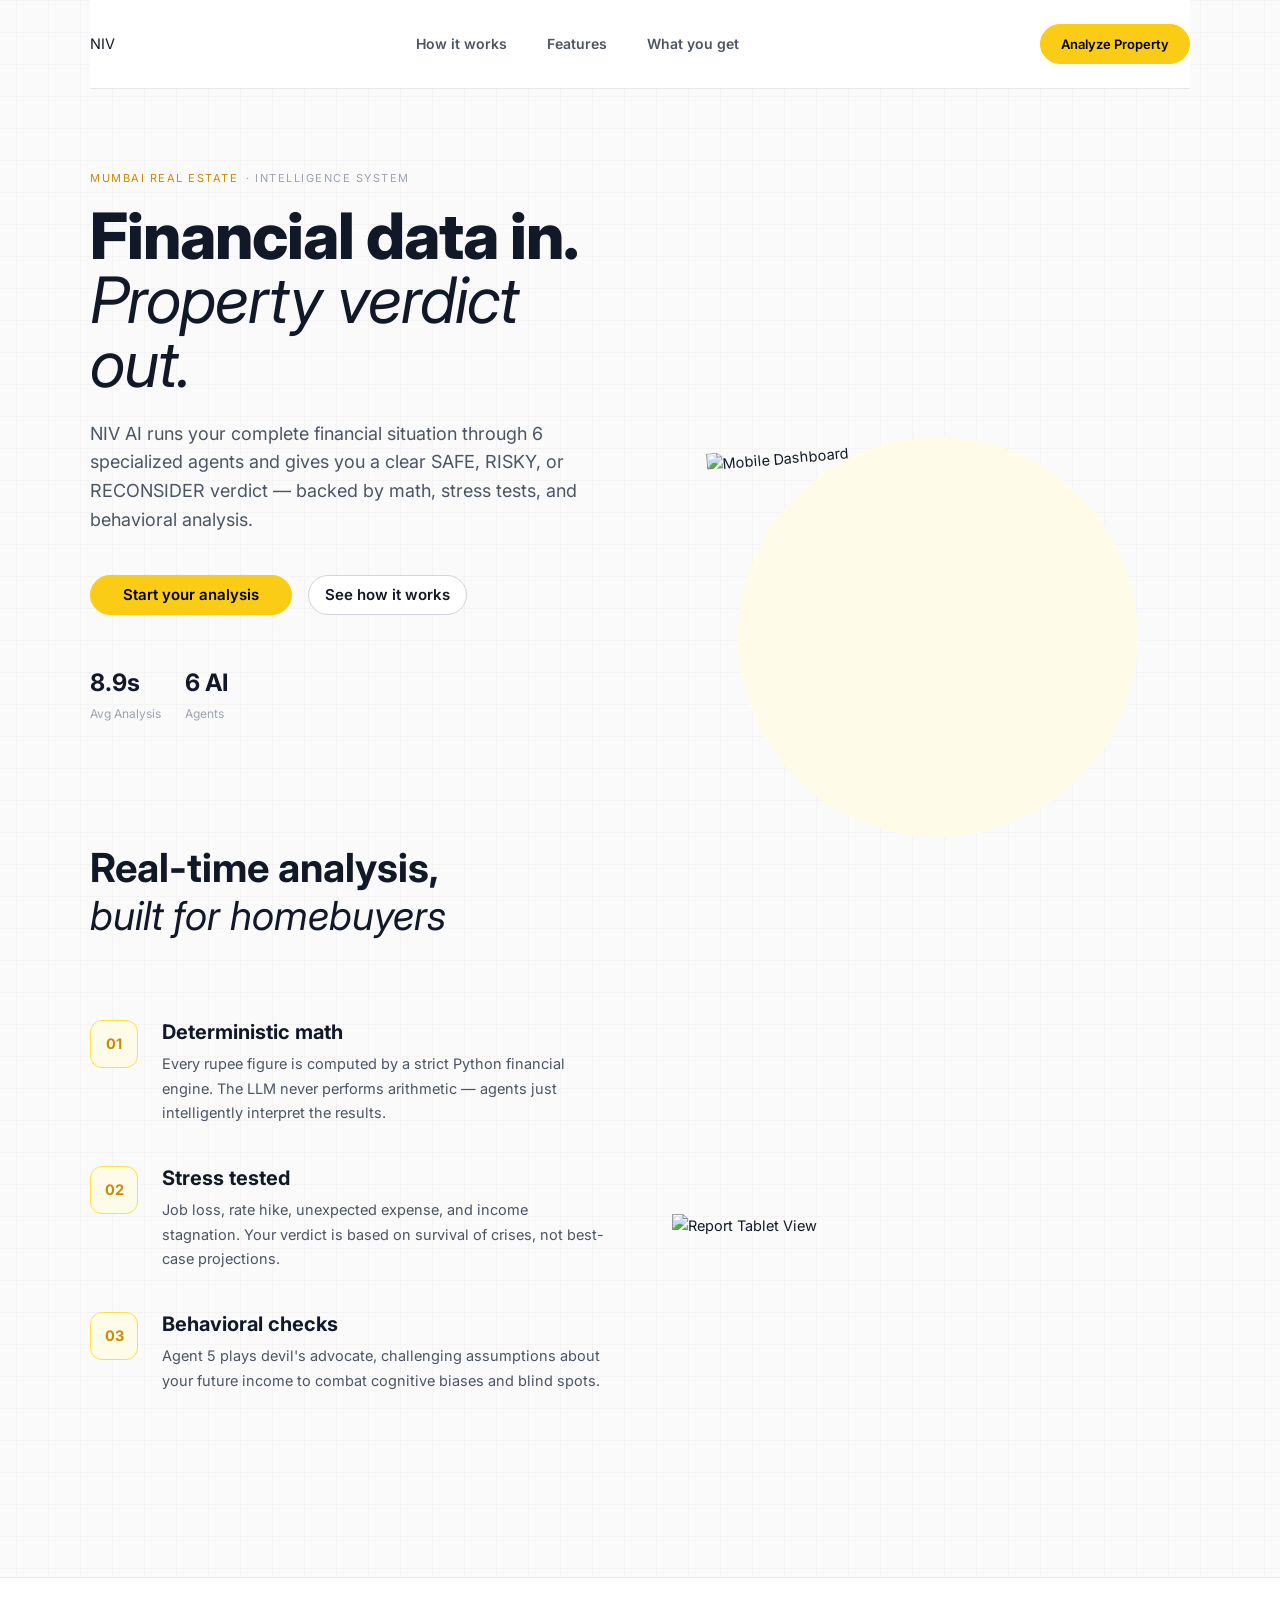
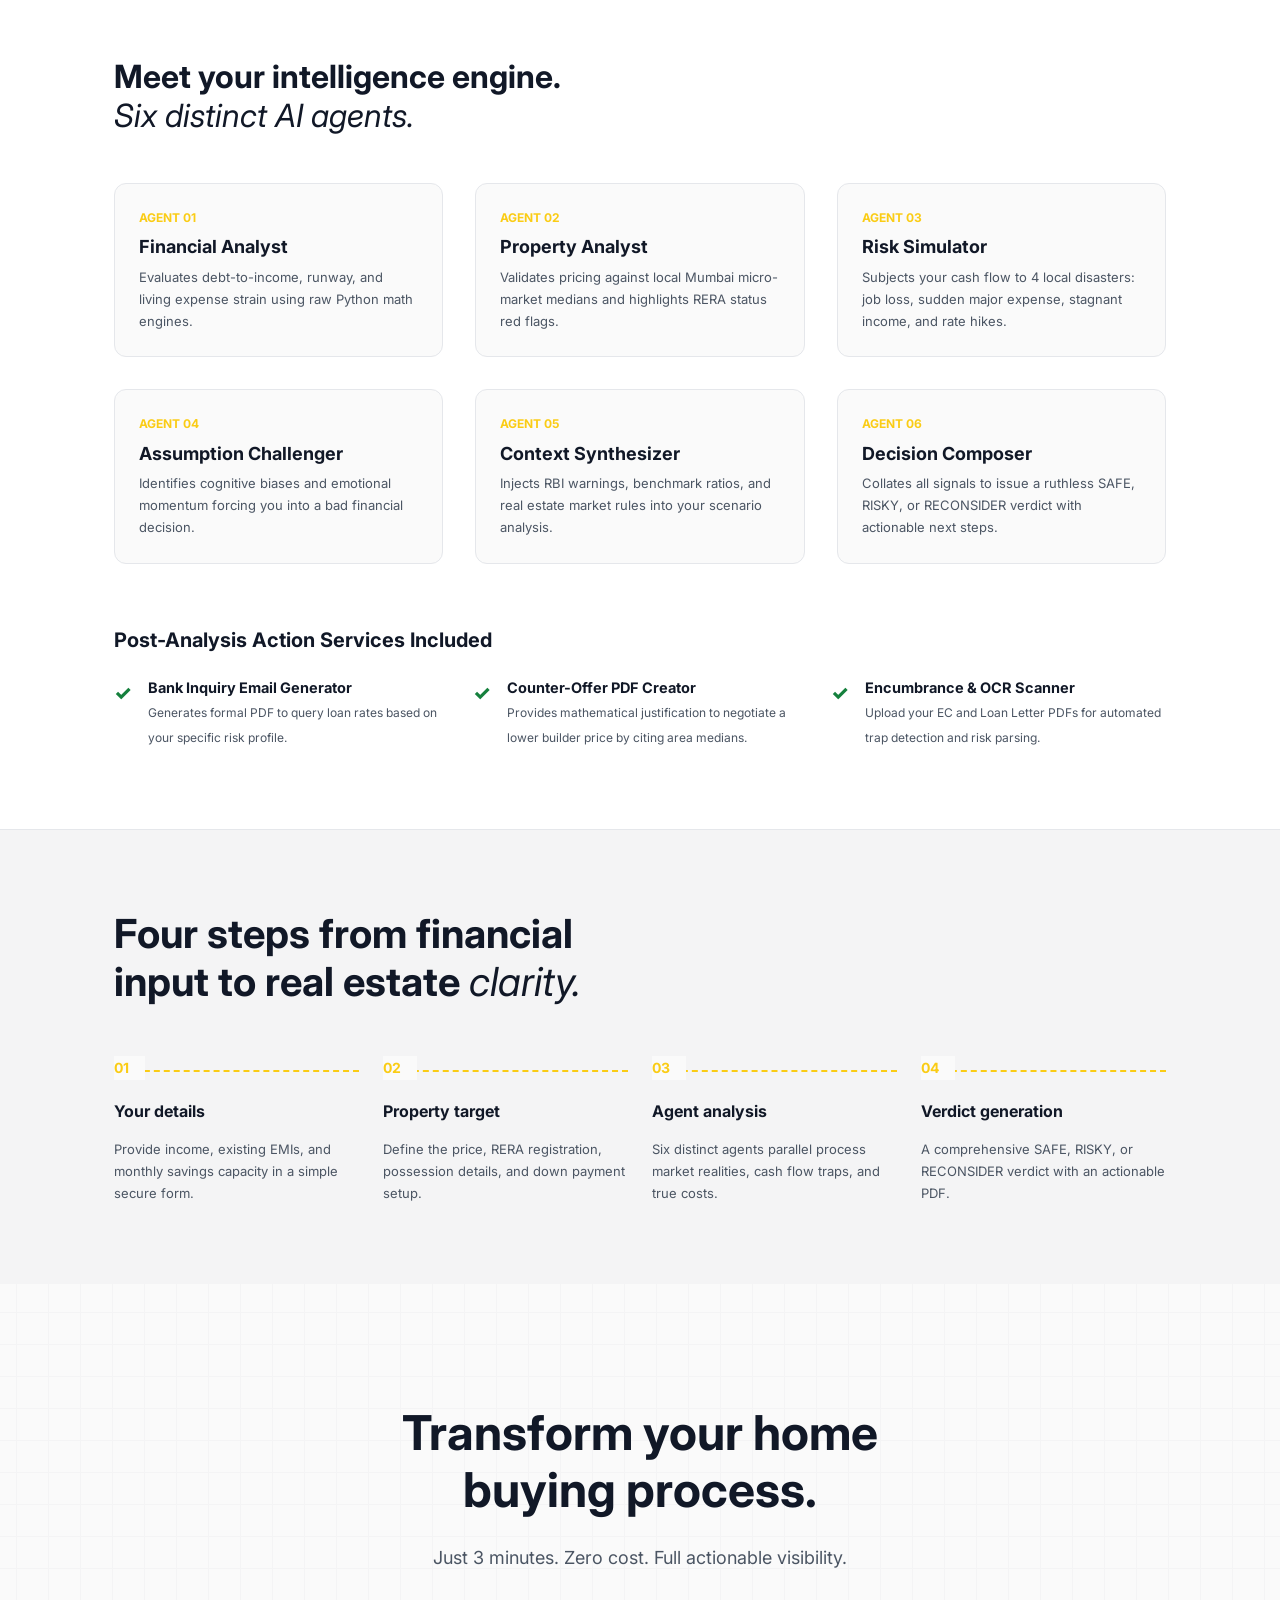
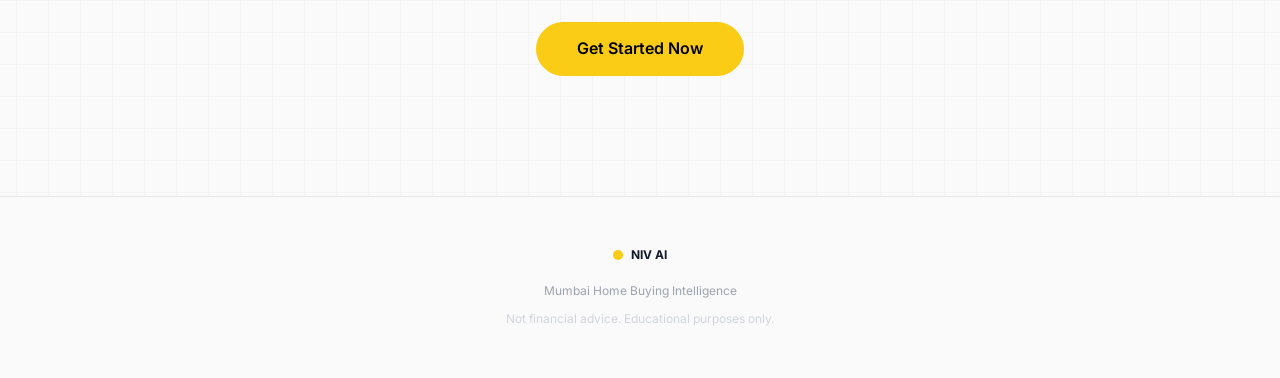
==== frontend/landing.html @ c8df66f2 "feat: implement rental yield estimation engine and expand backend document parsing and integration s" ====
<!DOCTYPE html>
<html lang="en">
<head>
  <meta charset="UTF-8">
  <meta name="viewport" content="width=device-width, initial-scale=1.0">
  <title>NIV AI — Home Buying Decision Engine</title>
  <link rel="stylesheet" href="style.css">
</head>
<body>

  <!-- SECTION 0 — NAV -->
  <nav class="landing-nav container">
    <div class="nav-logo">NIV <em></em></div>
    <div class="nav-links">
      <a href="#how-it-works">How it works</a>
      <a href="#features">Features</a>
      <a href="#what-you-get">What you get</a>
    </div>
    <div>
      <a href="/" class="btn-primary" style="min-height: 40px; padding: 0 20px; font-size: 13px;">Analyze Property</a>
    </div>
  </nav>

  <!-- SECTION 1 — HERO -->
  <section class="landing-section container" style="padding-top: 80px;">
    <div class="feature-row" style="margin-bottom: 0;">
      <div>
        <div class="section-label"><span>MUMBAI REAL ESTATE</span> &middot; INTELLIGENCE SYSTEM</div>
        <h1 class="landing-h1">
          Financial data in.<br><em>Property verdict out.</em>
        </h1>
        <p class="landing-sub">
          NIV AI runs your complete financial situation through 6 specialized agents and gives you a clear SAFE, RISKY, or RECONSIDER verdict — backed by math, stress tests, and behavioral analysis.
        </p>
        
        <div style="display: flex; gap: 16px; align-items: center;">
          <a href="/" class="btn-primary" style="font-size: 15px; padding: 0 32px;">Start your analysis</a>
          <a href="#features" class="btn-ghost" style="font-size: 15px;">See how it works</a>
        </div>

        <div style="display: flex; gap: 24px; margin-top: 48px; flex-wrap: wrap;">
          <div style="display: flex; flex-direction: column;">
            <span class="fw-bold" style="font-size: 24px;">8.9s</span>
            <span style="font-size: 12px; color: var(--text-muted);">Avg Analysis</span>
          </div>
          <div style="display: flex; flex-direction: column;">
            <span class="fw-bold" style="font-size: 24px;">6 AI</span>
            <span style="font-size: 12px; color: var(--text-muted);">Agents</span>
          </div>
        </div>
      </div>
      <div style="position: relative;">
        <!-- Clean background circular accent -->
        <div style="position: absolute; top: 10%; right: 10%; width: 400px; height: 400px; background: var(--accent-dim); border-radius: 50%; z-index: -1;"></div>
        <!-- Using the newly generated image served locally -->
        <img src="/static/hero_img.png" alt="Mobile Dashboard" style="width: 100%; max-width: 450px; display: block; margin: 0 auto; transform: rotate(-5deg); drop-shadow: 0 30px 40px rgba(0,0,0,0.1);">
      </div>
    </div>
  </section>

  <!-- SECTION 2 — REAL TIME CAPTURE -->
  <section id="features" class="landing-section container" style="padding-top: 40px;">
    <h2 style="font-size: 40px; margin-bottom: 80px;">Real-time analysis,<br><em>built for homebuyers</em></h2>
    
    <div class="feature-row">
      <div>
        <div class="feature-list-item">
          <div class="feature-icon-box">01</div>
          <div>
            <h3 style="font-size: 20px; margin-bottom: 8px;">Deterministic math</h3>
            <p style="color: var(--text-dim);">Every rupee figure is computed by a strict Python financial engine. The LLM never performs arithmetic — agents just intelligently interpret the results.</p>
          </div>
        </div>
        <div class="feature-list-item">
          <div class="feature-icon-box">02</div>
          <div>
            <h3 style="font-size: 20px; margin-bottom: 8px;">Stress tested</h3>
            <p style="color: var(--text-dim);">Job loss, rate hike, unexpected expense, and income stagnation. Your verdict is based on survival of crises, not best-case projections.</p>
          </div>
        </div>
        <div class="feature-list-item">
          <div class="feature-icon-box">03</div>
          <div>
            <h3 style="font-size: 20px; margin-bottom: 8px;">Behavioral checks</h3>
            <p style="color: var(--text-dim);">Agent 5 plays devil's advocate, challenging assumptions about your future income to combat cognitive biases and blind spots.</p>
          </div>
        </div>
      </div>
      <div>
        <img src="/static/tablet_img.png" alt="Report Tablet View" style="width: 100%; max-width: 550px; display: block; margin: 0 auto; drop-shadow: 0 20px 30px rgba(0,0,0,0.08);">
      </div>
    </div>
  </section>

  
  <!-- SECTION 2.5 — AGENT TEAM -->
  <section class="landing-section" style="background: var(--surface); padding: 80px 0; border-top: 1px solid var(--border); border-bottom: 1px solid var(--border);">
    <div class="container">
      <h2 style="font-size: 32px; margin-bottom: 48px;">Meet your intelligence engine.<br><em>Six distinct AI agents.</em></h2>
      
      <div style="display: grid; grid-template-columns: repeat(auto-fit, minmax(300px, 1fr)); gap: 32px;">
        <div style="padding: 24px; border: 1px solid var(--border); border-radius: var(--radius-lg); background: var(--bg);">
            <div style="font-family: var(--font-mono); font-size: 12px; font-weight: 700; color: var(--accent); margin-bottom: 8px;">AGENT 01</div>
            <h4 style="font-size: 18px; margin-bottom: 8px;">Financial Analyst</h4>
            <p style="font-size: 13px; color: var(--text-dim);">Evaluates debt-to-income, runway, and living expense strain using raw Python math engines.</p>
        </div>
        <div style="padding: 24px; border: 1px solid var(--border); border-radius: var(--radius-lg); background: var(--bg);">
            <div style="font-family: var(--font-mono); font-size: 12px; font-weight: 700; color: var(--accent); margin-bottom: 8px;">AGENT 02</div>
            <h4 style="font-size: 18px; margin-bottom: 8px;">Property Analyst</h4>
            <p style="font-size: 13px; color: var(--text-dim);">Validates pricing against local Mumbai micro-market medians and highlights RERA status red flags.</p>
        </div>
        <div style="padding: 24px; border: 1px solid var(--border); border-radius: var(--radius-lg); background: var(--bg);">
            <div style="font-family: var(--font-mono); font-size: 12px; font-weight: 700; color: var(--accent); margin-bottom: 8px;">AGENT 03</div>
            <h4 style="font-size: 18px; margin-bottom: 8px;">Risk Simulator</h4>
            <p style="font-size: 13px; color: var(--text-dim);">Subjects your cash flow to 4 local disasters: job loss, sudden major expense, stagnant income, and rate hikes.</p>
        </div>
        <div style="padding: 24px; border: 1px solid var(--border); border-radius: var(--radius-lg); background: var(--bg);">
            <div style="font-family: var(--font-mono); font-size: 12px; font-weight: 700; color: var(--accent); margin-bottom: 8px;">AGENT 04</div>
            <h4 style="font-size: 18px; margin-bottom: 8px;">Assumption Challenger</h4>
            <p style="font-size: 13px; color: var(--text-dim);">Identifies cognitive biases and emotional momentum forcing you into a bad financial decision.</p>
        </div>
        <div style="padding: 24px; border: 1px solid var(--border); border-radius: var(--radius-lg); background: var(--bg);">
            <div style="font-family: var(--font-mono); font-size: 12px; font-weight: 700; color: var(--accent); margin-bottom: 8px;">AGENT 05</div>
            <h4 style="font-size: 18px; margin-bottom: 8px;">Context Synthesizer</h4>
            <p style="font-size: 13px; color: var(--text-dim);">Injects RBI warnings, benchmark ratios, and real estate market rules into your scenario analysis.</p>
        </div>
        <div style="padding: 24px; border: 1px solid var(--border); border-radius: var(--radius-lg); background: var(--bg);">
            <div style="font-family: var(--font-mono); font-size: 12px; font-weight: 700; color: var(--accent); margin-bottom: 8px;">AGENT 06</div>
            <h4 style="font-size: 18px; margin-bottom: 8px;">Decision Composer</h4>
            <p style="font-size: 13px; color: var(--text-dim);">Collates all signals to issue a ruthless SAFE, RISKY, or RECONSIDER verdict with actionable next steps.</p>
        </div>
      </div>

      <div style="margin-top: 64px;">
         <h3 style="font-size: 20px; margin-bottom: 24px;">Post-Analysis Action Services Included</h3>
         <div style="display: grid; grid-template-columns: repeat(auto-fit, minmax(280px, 1fr)); gap: 24px; align-items: start;">
            <div style="display: flex; gap: 16px;">
               <div style="color: var(--green); font-size: 20px; font-weight: 800;">✓</div>
               <div><span class="fw-bold">Bank Inquiry Email Generator</span><br><span style="font-size: 12px; color: var(--text-dim);">Generates formal PDF to query loan rates based on your specific risk profile.</span></div>
            </div>
            <div style="display: flex; gap: 16px;">
               <div style="color: var(--green); font-size: 20px; font-weight: 800;">✓</div>
               <div><span class="fw-bold">Counter-Offer PDF Creator</span><br><span style="font-size: 12px; color: var(--text-dim);">Provides mathematical justification to negotiate a lower builder price by citing area medians.</span></div>
            </div>
            <div style="display: flex; gap: 16px;">
               <div style="color: var(--green); font-size: 20px; font-weight: 800;">✓</div>
               <div><span class="fw-bold">Encumbrance & OCR Scanner</span><br><span style="font-size: 12px; color: var(--text-dim);">Upload your EC and Loan Letter PDFs for automated trap detection and risk parsing.</span></div>
            </div>
         </div>
      </div>
    </div>
  </section>

  <!-- SECTION 3 — TIMELINE -->
  <section id="how-it-works" class="landing-section" style="background: var(--surface-2); padding: 80px 0;">
    <div class="container">
      <h2 style="font-size: 40px; margin-bottom: 16px;">Four steps from financial<br>input to real estate <em>clarity.</em></h2>
      
      <div class="timeline-grid">
        <div class="timeline-step">
          <div class="timeline-number">01</div>
          <h4 style="font-size: 16px;">Your details</h4>
          <p style="font-size: 13px; color: var(--text-dim);">Provide income, existing EMIs, and monthly savings capacity in a simple secure form.</p>
        </div>
        <div class="timeline-step">
          <div class="timeline-number">02</div>
          <h4 style="font-size: 16px;">Property target</h4>
          <p style="font-size: 13px; color: var(--text-dim);">Define the price, RERA registration, possession details, and down payment setup.</p>
        </div>
        <div class="timeline-step">
          <div class="timeline-number">03</div>
          <h4 style="font-size: 16px;">Agent analysis</h4>
          <p style="font-size: 13px; color: var(--text-dim);">Six distinct agents parallel process market realities, cash flow traps, and true costs.</p>
        </div>
        <div class="timeline-step">
          <div class="timeline-number">04</div>
          <h4 style="font-size: 16px;">Verdict generation</h4>
          <p style="font-size: 13px; color: var(--text-dim);">A comprehensive SAFE, RISKY, or RECONSIDER verdict with an actionable PDF.</p>
        </div>
      </div>
    </div>
  </section>

  <!-- SECTION 4 — CTA -->
  <section class="landing-section container" style="text-align: center; padding: 120px 0;">
    <h2 style="font-size: 48px; margin-bottom: 24px;">Transform your home<br>buying process.</h2>
    <p style="color: var(--text-dim); margin-bottom: 48px; font-size: 18px;">Just 3 minutes. Zero cost. Full actionable visibility.</p>
    <div>
      <a href="/" class="btn-primary" style="font-size: 16px; min-height: 54px; padding: 0 40px;">Get Started Now</a>
    </div>
  </section>

  <!-- Footer -->
  <footer style="border-top: 1px solid var(--border); padding: 48px 0; text-align: center; color: var(--text-muted); font-size: 12px; background: var(--bg);">
    <div class="container">
      <div style="display: flex; justify-content: center; align-items: center; gap: 8px; margin-bottom: 16px;">
         <div style="background: var(--accent); width: 10px; height: 10px; border-radius: 50%;"></div>
         <span class="fw-bold" style="color: var(--text);">NIV AI</span>
      </div>
      <div style="margin-bottom: 8px;">Mumbai Home Buying Intelligence</div>
      <div style="color: var(--text-faint);">Not financial advice. Educational purposes only.</div>
    </div>
  </footer>

</body>
</html>
---- frontend/style.css ----
@import url('https://fonts.googleapis.com/css2?family=Inter:ital,wght@0,400;0,500;0,600;0,700;0,800;1,400;1,600&display=swap');

:root {
  /* Opusense Light Theme Properties */
  --bg: #fafafa;
  --surface: #ffffff;
  --surface-2: #f4f4f5;
  --border: #e5e7eb;
  --border-bright: #d1d5db;

  --text: #111827;
  --text-dim: #4b5563;
  --text-muted: #9ca3af;
  --text-faint: #d1d5db;

  --accent: #facc15;        /* Opusense Yellow */
  --accent-light: #fde047;
  --accent-dim: #fefce8;

  --green: #15803d;
  --green-light: #22c55e;
  --green-bg: #f0fdf4;
  --yellow: #ca8a04;
  --yellow-light: #facc15;
  --yellow-bg: #fefce8;
  --red: #b91c1c;
  --red-light: #ef4444;
  --red-bg: #fef2f2;

  --font-display: 'Inter', sans-serif;
  --font-body: 'Inter', sans-serif;
  --font-mono: 'Inter', monospace; /* Keep Inter primarily */

  --radius: 8px;
  --radius-lg: 12px;
  --radius-xl: 16px;
}

/* Base Resets */
* { box-sizing: border-box; margin: 0; padding: 0; }
body {
  background-color: var(--bg);
  background-image: linear-gradient(var(--surface-2) 1px, transparent 1px),
                    linear-gradient(90deg, var(--surface-2) 1px, transparent 1px);
  background-size: 32px 32px;
  background-position: center top;
  color: var(--text);
  font-family: var(--font-body);
  font-size: 14.5px;
  line-height: 1.7;
  -webkit-font-smoothing: antialiased;
}
h1, h2, h3, h4, h5, h6 { font-family: var(--font-display); font-weight: 700; line-height: 1.2; }
.container { max-width: 1100px; margin: 0 auto; padding: 0 24px; }

/* Helpers */
.fw-bold { font-weight: 700; }
em { font-style: italic; font-weight: normal; }

/* Labels */
.section-label {
  font-family: var(--font-mono);
  font-size: 11px;
  letter-spacing: 1.5px;
  text-transform: uppercase;
  color: var(--text-muted);
  margin-bottom: 16px;
  display: flex;
  align-items: center;
  gap: 8px;
}
.section-label span { color: var(--yellow); }

/* Buttons */
button, .btn-primary, .btn-ghost, .btn-text {
  min-height: 40px;
  font-family: var(--font-body);
  font-weight: 600;
  cursor: pointer;
  border-radius: 9999px; /* Pill buttons like Opusense */
  padding: 0 16px;
  transition: all 0.2s ease;
  display: inline-flex;
  align-items: center;
  justify-content: center;
  text-decoration: none;
  font-size: 14px;
}
.btn-primary {
  background: var(--accent);
  color: #000;
  border: 1px solid var(--accent);
}
.btn-primary:hover {
  background: var(--accent-light);
  transform: translateY(-1px);
  box-shadow: 0 4px 12px rgba(250, 204, 21, 0.4);
}
.btn-ghost {
  background: var(--surface);
  color: var(--text);
  border: 1px solid var(--border-bright);
}
.btn-ghost:hover {
  border-color: var(--text);
  background: var(--surface-2);
}
.btn-text { background: transparent; color: var(--text-dim); border: none; padding: 0 16px; }
.btn-text:hover { color: var(--text); }
button:disabled, .btn-primary:disabled { opacity: 0.5; cursor: not-allowed; transform: none; box-shadow: none; }

/* Form Fields */
.field { display: flex; flex-direction: column; gap: 8px; }
.field-grid { display: grid; grid-template-columns: repeat(2, 1fr); gap: 24px; margin-bottom: 32px; }
@media (max-width: 600px) { .field-grid { grid-template-columns: 1fr; } }
.field-label { font-family: var(--font-body); font-weight: 600; font-size: 12px; color: var(--text); text-transform: none; letter-spacing: 0; }
.field-hint { font-family: var(--font-body); font-size: 12px; color: var(--text-muted); }
.field input, .field select, .field textarea {
  background: var(--surface);
  border: 1px solid var(--border-bright);
  border-radius: var(--radius);
  padding: 12px 14px;
  color: var(--text);
  font-family: var(--font-mono);
  font-size: 14px;
  width: 100%;
  transition: all 0.2s;
  min-height: 40px;
  box-shadow: 0 1px 2px rgba(0,0,0,0.02) inset;
}
.field input:focus, .field select:focus, .field textarea:focus {
  outline: none;
  border-color: var(--yellow);
  box-shadow: 0 0 0 3px var(--accent-dim);
}

/* Cards */
.rcard {
  background: var(--surface);
  border: 1px solid var(--border);
  border-radius: var(--radius-lg);
  padding: 24px;
  position: relative;
  box-shadow: 0 4px 6px -1px rgba(0, 0, 0, 0.05), 0 2px 4px -1px rgba(0, 0, 0, 0.03);
}

/* Header */
.hdr { display: flex; justify-content: space-between; align-items: center; padding: 20px 0; border-bottom: 1px solid var(--border); margin-bottom: 40px; background: var(--surface); }
.hdr-left { display: flex; flex-direction: column; }
.logo { font-family: var(--font-display); font-size: 24px; font-weight: 800; color: var(--text); text-decoration: none; display: flex; align-items: center; gap: 6px; }
.logo em { background: var(--accent); width: 12px; height: 12px; border-radius: 50%; display: inline-block; color: transparent; }
.hdr-sub { font-family: var(--font-body); font-size: 12px; color: var(--text-muted); margin-top: 2px; }
.hdr-tag { font-family: var(--font-mono); font-size: 10px; border: 1px solid var(--border-bright); padding: 4px 8px; border-radius: 4px; background: var(--surface-2); }

/* Language Toggle */
.lang-toggle { display: flex; align-items: center; gap: 16px; margin-bottom: 32px; }
.lang-label { font-family: var(--font-body); font-size: 12px; font-weight: 600; color: var(--text-dim); }
.lang-options { display: flex; gap: 4px; background: var(--surface-2); padding: 4px; border-radius: 8px; }
.lang-btn { min-height: 32px; padding: 0 16px; font-size: 12px; font-weight: 600; font-family: var(--font-body); background: transparent; border: none; color: var(--text-dim); border-radius: 6px; cursor: pointer; transition: all 0.2s; }
.lang-btn.active { background: var(--surface); color: var(--text); box-shadow: 0 1px 3px rgba(0,0,0,0.1); }

/* Progressive Step Wizard */
.wizard-bar { margin-bottom: 48px; }
.wizard-steps { display: flex; align-items: center; justify-content: space-between; margin-bottom: 32px; position: relative; }
.w-connector { flex: 1; height: 2px; background: var(--border); margin: 0 16px; position: relative; }
.w-fill { height: 100%; background: #10b981; width: 0%; transition: width 0.4s ease; }
.w-step { display: flex; flex-direction: column; align-items: center; gap: 8px; opacity: 0.5; transition: all 0.3s ease; position: relative; width: 60px; }
.w-step.active, .w-step.completed { opacity: 1; }
.w-num { width: 32px; height: 32px; border-radius: 50%; background: var(--surface); border: 2px solid var(--border); display: flex; align-items: center; justify-content: center; font-family: var(--font-mono); font-size: 14px; font-weight: 700; color: var(--text-dim); transition: all 0.3s cubic-bezier(0.4, 0, 0.2, 1); z-index: 2; }
.w-step.active .w-num { border-color: var(--accent); background: var(--accent); color: #000; transform: scale(1.1); box-shadow: 0 0 0 4px var(--accent-dim); }
.w-step.completed .w-num { border-color: #10b981; background: #10b981; color: white; }
.w-label { font-family: var(--font-body); font-weight: 600; font-size: 11px; text-transform: uppercase; letter-spacing: 0.5px; position: absolute; top: 40px; white-space: nowrap; }

.step-card { display: none; opacity: 0; background: var(--surface); padding: 32px; border-radius: var(--radius-xl); border: 1px solid var(--border); box-shadow: 0 10px 25px -5px rgba(0,0,0,0.05); margin-bottom: 40px; }
.step-card.active { display: block; animation: slideUp 0.4s cubic-bezier(0.16, 1, 0.3, 1) forwards; }

.field input, .field select { transition: all 0.2s cubic-bezier(0.16, 1, 0.3, 1); }
.field input:focus, .field select:focus { border-color: #10b981; box-shadow: 0 0 0 3px rgba(16, 185, 129, 0.15); transform: translateY(-1px); }
.btn-primary, .btn-ghost { transition: transform 0.2s cubic-bezier(0.16, 1, 0.3, 1), background 0.2s, box-shadow 0.2s; }
.btn-primary:hover:not(:disabled) { transform: translateY(-2px); box-shadow: 0 4px 12px rgba(250, 204, 21, 0.3); }

@keyframes slideUp { 0% { opacity: 0; transform: translateY(15px); } 100% { opacity: 1; transform: translateY(0); } }

/* Tool Health Bar */
.health-bar { margin: 32px 0; padding: 24px; background: var(--surface-2); border-radius: var(--radius-lg); border: 1px solid var(--border); }
.health-label { font-family: var(--font-body); font-weight: 600; font-size: 12px; color: var(--text-dim); margin-bottom: 8px; }
.health-value { font-family: var(--font-mono); font-size: 28px; font-weight: 700; margin-bottom: 16px; }
.health-track { height: 8px; background: var(--border-bright); border-radius: 4px; overflow: hidden; }
.health-fill { height: 100%; background: var(--green-light); transition: width 0.3s; }

/* Verdict Display */
.verdict-display { padding: 40px 0; border-bottom: 1px dashed var(--border-bright); margin-bottom: 40px; }
.verdict-word { font-family: var(--font-display); font-size: clamp(36px, 5vw, 56px); font-weight: 800; line-height: 1.1; margin-bottom: 24px; letter-spacing: -1px; }
.verdict-word.SAFE { color: var(--green); }
.verdict-word.RISKY { color: var(--yellow); }
.verdict-word.RECONSIDER { color: var(--red); }
.verdict-meta { display: flex; align-items: center; gap: 16px; flex-wrap: wrap; }

/* Scorecard / Metric Grid */
.metric-grid { display: grid; grid-template-columns: repeat(3, 1fr); gap: 16px; margin: 32px 0; }
@media (max-width: 768px) { .metric-grid { grid-template-columns: 1fr; } }
.metric-cell { background: var(--surface); padding: 24px; border: 1px solid var(--border); border-radius: var(--radius-lg); box-shadow: 0 2px 4px rgba(0,0,0,0.02); }
.metric-number { font-family: var(--font-display); font-size: 28px; font-weight: 800; line-height: 1; margin-bottom: 8px; letter-spacing: -1px; }
.metric-label { font-family: var(--font-body); font-size: 12px; font-weight: 600; color: var(--text-dim); margin-bottom: 12px; }
.metric-status { display: inline-block; font-family: var(--font-body); font-size: 11px; font-weight: 700; background: var(--surface-2); padding: 4px 8px; border-radius: 4px; }

/* EMI Preview specific */
.emi-preview { margin: 32px 0; }
.emi-zone-label { font-family: var(--font-body); font-weight: 600; font-size: 14px; margin-top: 16px; padding: 12px 16px; background: var(--surface-2); border-left: 4px solid var(--accent); border-radius: 0 var(--radius) var(--radius) 0; }

/* Stress Tests */
.stress-row { display: flex; align-items: center; padding: 20px 0; border-bottom: 1px dashed var(--border); gap: 16px; }
.stress-row:last-child { border-bottom: none; }
.stress-indicator { width: 32px; height: 32px; border-radius: 8px; flex-shrink: 0; display: flex; align-items: center; justify-content: center; }
.stress-indicator.pass { background: var(--green-bg); color: var(--green); }
.stress-indicator.fail { background: var(--red-bg); color: var(--red); }
.stress-name { font-family: var(--font-body); font-weight: 600; font-size: 15px; flex: 1; }
.stress-key-number { font-family: var(--font-mono); font-size: 14px; font-weight: 700; color: var(--text); }
.stress-badge { font-family: var(--font-body); font-size: 11px; font-weight: 700; padding: 4px 8px; border-radius: 4px; text-transform: uppercase; background: var(--surface-2); }

/* Badges */
.badge { font-family: var(--font-body); font-size: 11px; font-weight: 700; padding: 4px 10px; border-radius: 9999px; }
.badge.critical { background: var(--red-bg); color: var(--red); border: 1px solid rgba(239, 68, 68, 0.2); }
.badge.high     { background: var(--yellow-bg); color: var(--yellow); border: 1px solid rgba(234, 179, 8, 0.2); }
.badge.medium   { background: #e0f2fe; color: #0369a1; border: 1px solid rgba(14, 165, 233, 0.2); }
.badge.low      { background: var(--green-bg); color: var(--green); border: 1px solid rgba(34, 197, 94, 0.2); }

/* Loading UI */
.loading-screen { max-width: 500px; margin: 120px auto; background: var(--surface); padding: 24px; border-radius: var(--radius-xl); box-shadow: 0 20px 25px -5px rgba(0,0,0,0.05); border: 1px solid var(--border); }
.loading-top { margin-bottom: 40px; }
.loading-title { font-family: var(--font-display); font-size: 24px; font-weight: 800; letter-spacing: -1px; }
.agent-row { display: flex; align-items: center; padding: 16px 0; border-bottom: 1px solid var(--border); gap: 16px; }
.agent-dot { width: 12px; height: 12px; border-radius: 50%; flex-shrink: 0; background: var(--border-bright); }
.agent-dot.running { background: var(--accent); animation: pulse 1.5s infinite; }
.agent-dot.done { background: var(--green-light); }
.agent-label { font-family: var(--font-body); font-weight: 600; font-size: 14px; flex: 1; }
.agent-status-text { font-family: var(--font-mono); font-size: 12px; color: var(--text-muted); }

@keyframes pulse { 0% { opacity: 1; transform: scale(1); } 50% { opacity: 0.6; transform: scale(1.1); } 100% { opacity: 1; transform: scale(1); } }
@keyframes fadeIn { from { opacity: 0; transform: translateY(10px); } to { opacity: 1; transform: translateY(0); } }

/* Sliders */
.slider-track { position: relative; margin: 24px 0; background: var(--surface-2); padding: 24px; border-radius: var(--radius-lg); }
input[type=range] { width: 100%; height: 6px; background: var(--border-bright); -webkit-appearance: none; outline: none; border-radius: 3px; }
input[type=range]::-webkit-slider-thumb { -webkit-appearance: none; width: 24px; height: 24px; border-radius: 50%; background: var(--surface); cursor: pointer; border: 4px solid var(--accent); box-shadow: 0 2px 4px rgba(0,0,0,0.1); }

/* Document Upload */
.doc-upload-zone { border: 2px dashed var(--border-bright); border-radius: var(--radius-lg); padding: 40px 24px; text-align: center; cursor: pointer; transition: all 0.2s; background: var(--surface); }
.doc-upload-zone:hover { border-color: var(--accent); background: var(--accent-dim); }

/* Research Warnings */
.research-warning { padding: 20px; border-left: 4px solid; margin-bottom: 16px; border-radius: 0 var(--radius) var(--radius) 0; background: var(--surface); box-shadow: 0 1px 3px rgba(0,0,0,0.05); }
.research-warning.critical { border-color: var(--red); }
.research-warning.high { border-color: var(--yellow); }

/* Overlays */
.gate-overlay { position: fixed; top: 0; left: 0; width: 100%; height: 100%; background: rgba(0,0,0,0.8); backdrop-filter: blur(8px); z-index: 100; display: flex; align-items: center; justify-content: center; padding: 24px; }
.gate-inner { max-width: 600px; width: 100%; background: var(--surface); padding: 24px; border-radius: var(--radius-xl); box-shadow: 0 25px 50px -12px rgba(0,0,0,0.25); }
.gate-header { margin-bottom: 32px; }
.gate-title { font-family: var(--font-display); font-size: 24px; font-weight: 800; letter-spacing: -1px; margin-bottom: 16px; }
.gate-actions { display: flex; gap: 16px; margin-top: 32px; }

/* ---------------- Landing Page Utility Classes ---------------- */
.landing-nav { display: flex; justify-content: space-between; align-items: center; padding: 24px 0; border-bottom: 1px solid var(--border); background: var(--surface); }
.nav-links { display: flex; gap: 40px; }
.nav-links a { font-family: var(--font-body); font-weight: 600; font-size: 14px; color: var(--text-dim); text-decoration: none; }
.nav-links a:hover { color: var(--text); }

.landing-section { padding: 80px 0; position: relative; }
.landing-h1 { font-family: var(--font-display); font-size: clamp(40px, 6vw, 64px); line-height: 1; letter-spacing: -1px; margin-bottom: 24px; font-weight: 800; }
.landing-sub { font-family: var(--font-body); font-size: 18px; color: var(--text-dim); max-width: 600px; line-height: 1.6; margin-bottom: 40px; }

/* Timeline Utility */
.timeline-grid { display: grid; grid-template-columns: repeat(4, 1fr); gap: 24px; position: relative; margin-top: 64px; }
.timeline-step { display: flex; flex-direction: column; gap: 16px; position: relative; padding-top: 32px; }
.timeline-step::before { content: ""; position: absolute; top: 0; left: 0; width: 100%; height: 2px; border-top: 2px dashed var(--accent); z-index: 1; }
.timeline-number { font-family: var(--font-mono); font-size: 14px; font-weight: 700; color: var(--accent); position: absolute; top: -14px; left: 0; background: var(--bg); padding-right: 16px; z-index: 2; }

/* Feature Layout */
.feature-row { display: grid; grid-template-columns: 1fr 1fr; gap: 64px; align-items: center; margin-bottom: 64px; }
.feature-list-item { display: flex; gap: 24px; margin-bottom: 40px; }
.feature-icon-box { background: var(--accent-dim); color: var(--yellow); width: 48px; height: 48px; border-radius: 12px; display: flex; align-items: center; justify-content: center; flex-shrink: 0; font-weight: 700; font-family: var(--font-mono); border: 1px solid var(--accent-light); }

/* Print */
@media print {
  body { background: white; color: #111; }
  .hdr, .wizard-progress, .wizard-nav, .form-nav, .wizard-bar, .report-actions, .sensitivity-section, .comparison-section, .share-bar, [id*="modal"] { display: none !important; }
  #report-view { display: block !important; }
}
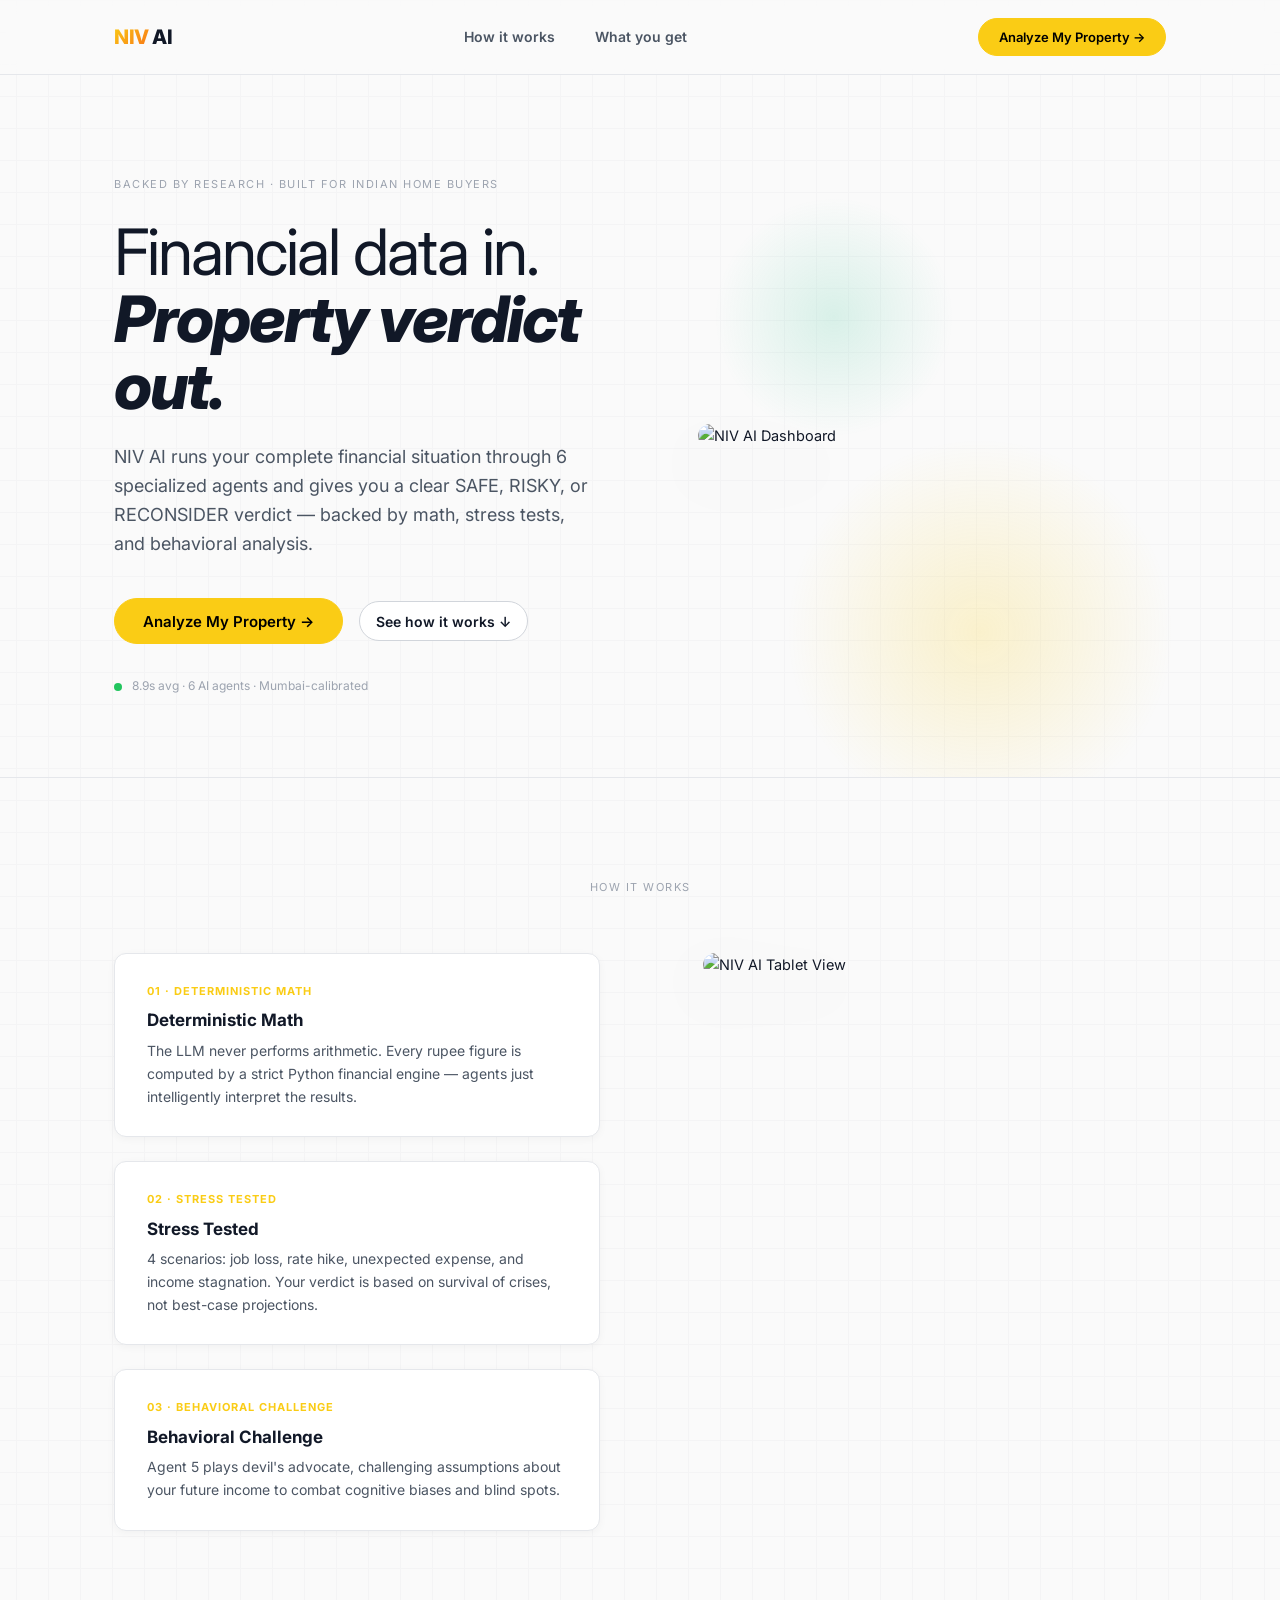
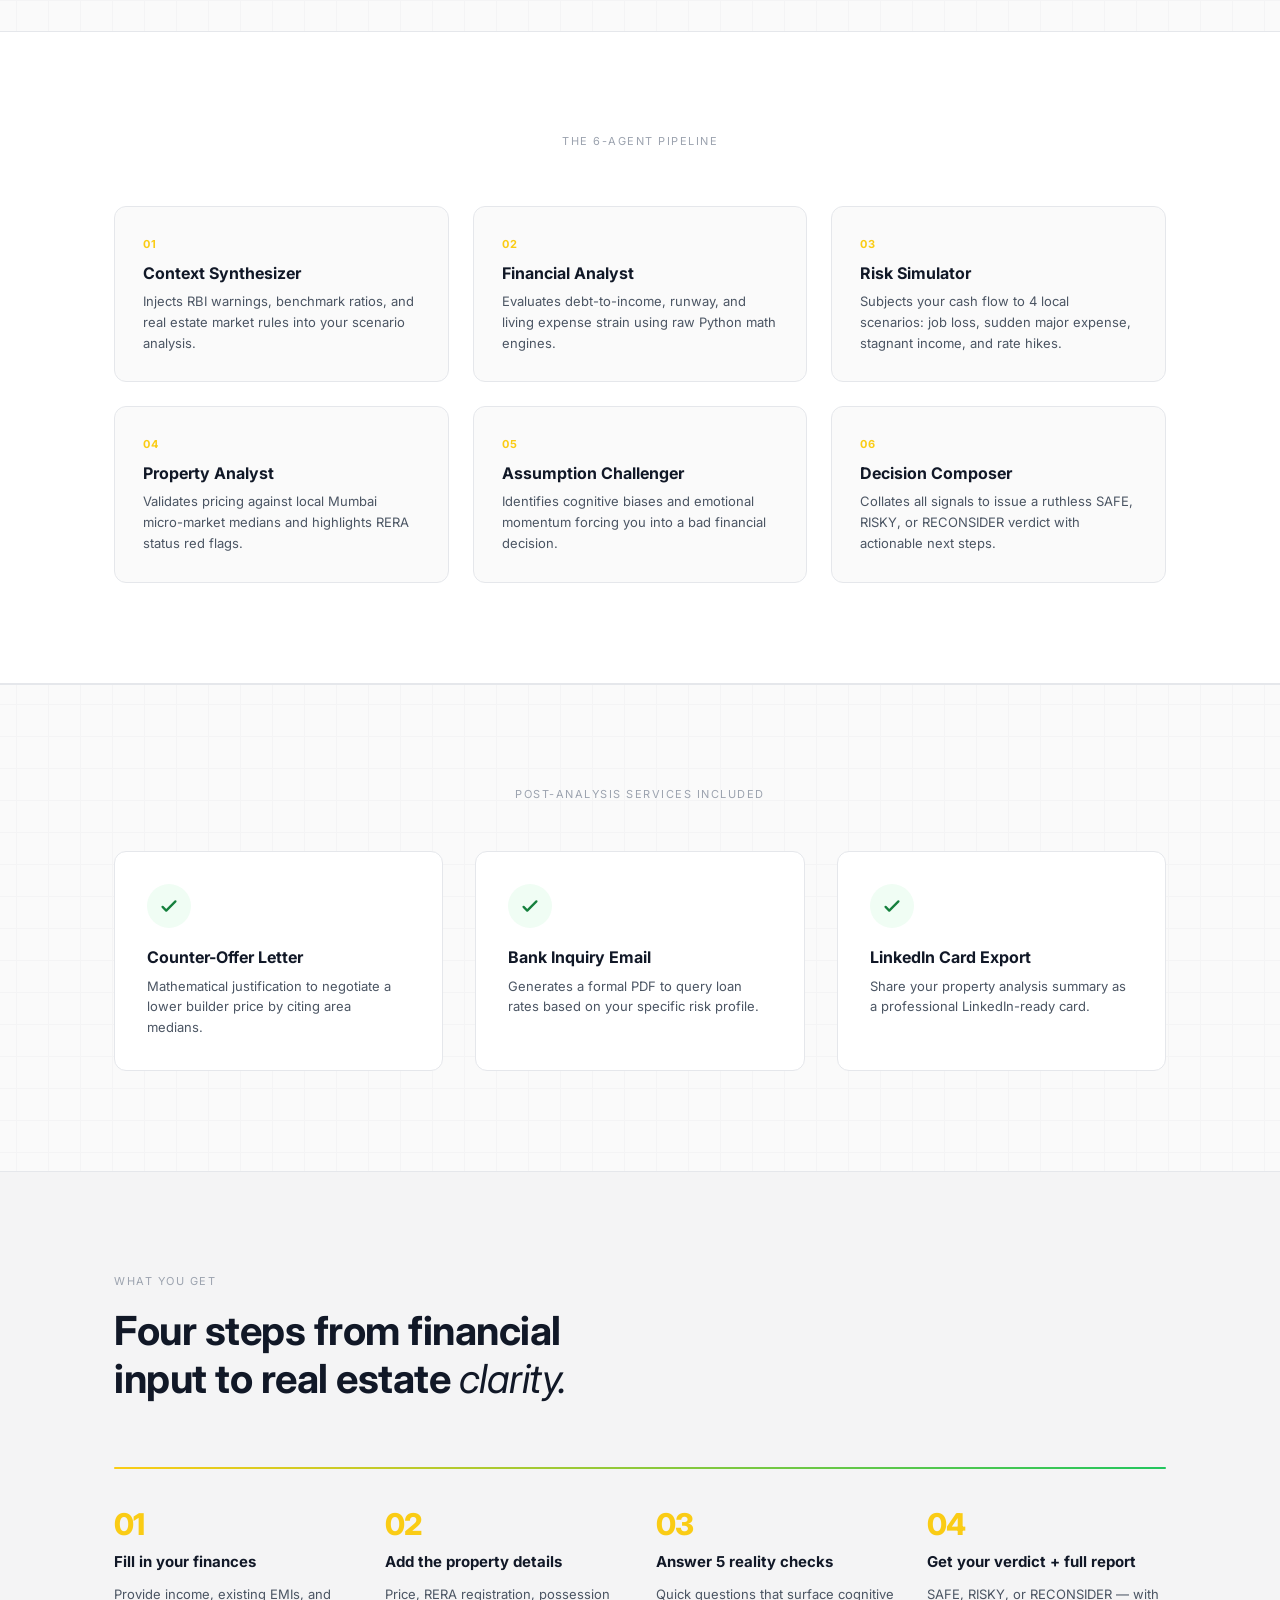
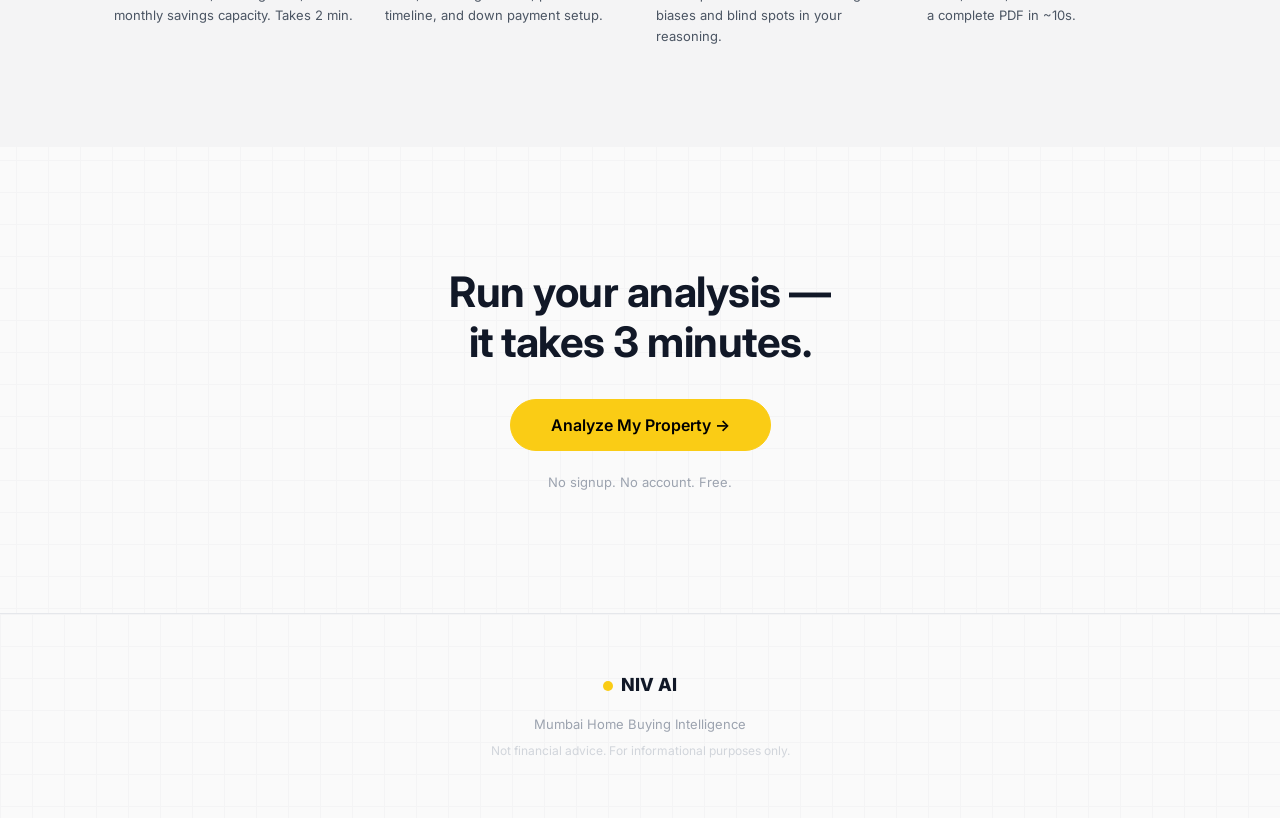
==== commit 1cca7a3a: "feat: implement delta and risk calculation engines with updated frontend UI components and routing V" ====
--- a/frontend/landing.html
+++ b/frontend/landing.html
@@ -8,199 +8,283 @@
 </head>
 <body>
 
-  <!-- SECTION 0 — NAV -->
-  <nav class="landing-nav container">
-    <div class="nav-logo">NIV <em></em></div>
-    <div class="nav-links">
-      <a href="#how-it-works">How it works</a>
-      <a href="#features">Features</a>
-      <a href="#what-you-get">What you get</a>
-    </div>
-    <div>
-      <a href="/" class="btn-primary" style="min-height: 40px; padding: 0 20px; font-size: 13px;">Analyze Property</a>
+  <!-- ─── NAV ─── -->
+  <nav class="landing-nav">
+    <div class="nav-inner container">
+      <a href="/" class="nav-logo"><span class="nav-logo-niv">NIV</span> AI</a>
+      <div class="nav-links">
+        <a href="#how-it-works">How it works</a>
+        <a href="#what-you-get">What you get</a>
+      </div>
+      <a href="/calc" class="btn-primary nav-cta">Analyze My Property →</a>
+      <button id="nav-toggle" class="nav-toggle" aria-label="Toggle navigation">
+        <span></span><span></span><span></span>
+      </button>
+    </div>
+    <div id="nav-mobile-menu">
+      <div class="nav-mobile-inner container">
+        <a href="#how-it-works" class="nav-mobile-link">How it works</a>
+        <a href="#what-you-get" class="nav-mobile-link">What you get</a>
+        <a href="/calc" class="btn-primary">Analyze My Property →</a>
+      </div>
     </div>
   </nav>
 
-  <!-- SECTION 1 — HERO -->
-  <section class="landing-section container" style="padding-top: 80px;">
-    <div class="feature-row" style="margin-bottom: 0;">
-      <div>
-        <div class="section-label"><span>MUMBAI REAL ESTATE</span> &middot; INTELLIGENCE SYSTEM</div>
-        <h1 class="landing-h1">
-          Financial data in.<br><em>Property verdict out.</em>
+  <!-- ─── HERO ─── -->
+  <section class="hero-section">
+    <div class="container hero-grid">
+
+      <div class="hero-left">
+        <p class="hero-label">BACKED BY RESEARCH · BUILT FOR INDIAN HOME BUYERS</p>
+        <h1 class="hero-h1">
+          <span class="hero-h1-line1">Financial data in.</span>
+          <span class="hero-h1-line2">Property verdict out.</span>
         </h1>
         <p class="landing-sub">
           NIV AI runs your complete financial situation through 6 specialized agents and gives you a clear SAFE, RISKY, or RECONSIDER verdict — backed by math, stress tests, and behavioral analysis.
         </p>
-        
-        <div style="display: flex; gap: 16px; align-items: center;">
-          <a href="/" class="btn-primary" style="font-size: 15px; padding: 0 32px;">Start your analysis</a>
-          <a href="#features" class="btn-ghost" style="font-size: 15px;">See how it works</a>
-        </div>
-
-        <div style="display: flex; gap: 24px; margin-top: 48px; flex-wrap: wrap;">
-          <div style="display: flex; flex-direction: column;">
-            <span class="fw-bold" style="font-size: 24px;">8.9s</span>
-            <span style="font-size: 12px; color: var(--text-muted);">Avg Analysis</span>
-          </div>
-          <div style="display: flex; flex-direction: column;">
-            <span class="fw-bold" style="font-size: 24px;">6 AI</span>
-            <span style="font-size: 12px; color: var(--text-muted);">Agents</span>
-          </div>
-        </div>
-      </div>
-      <div style="position: relative;">
-        <!-- Clean background circular accent -->
-        <div style="position: absolute; top: 10%; right: 10%; width: 400px; height: 400px; background: var(--accent-dim); border-radius: 50%; z-index: -1;"></div>
-        <!-- Using the newly generated image served locally -->
-        <img src="/static/hero_img.png" alt="Mobile Dashboard" style="width: 100%; max-width: 450px; display: block; margin: 0 auto; transform: rotate(-5deg); drop-shadow: 0 30px 40px rgba(0,0,0,0.1);">
-      </div>
-    </div>
-  </section>
-
-  <!-- SECTION 2 — REAL TIME CAPTURE -->
-  <section id="features" class="landing-section container" style="padding-top: 40px;">
-    <h2 style="font-size: 40px; margin-bottom: 80px;">Real-time analysis,<br><em>built for homebuyers</em></h2>
-    
-    <div class="feature-row">
-      <div>
-        <div class="feature-list-item">
-          <div class="feature-icon-box">01</div>
+        <div class="hero-ctas">
+          <a href="/calc" class="btn-primary hero-btn">Analyze My Property →</a>
+          <a href="#how-it-works" class="btn-ghost">See how it works ↓</a>
+        </div>
+        <div class="hero-stats">
+          <span class="live-dot"></span>
+          8.9s avg · 6 AI agents · Mumbai-calibrated
+        </div>
+      </div>
+
+      <div class="hero-img-wrap">
+        <span class="orb orb-1"></span>
+        <span class="orb orb-2"></span>
+        <img src="/static/hero_img.png" alt="NIV AI Dashboard" class="hero-img float-anim">
+      </div>
+
+    </div>
+  </section>
+
+  <!-- ─── FEATURES ─── -->
+  <section id="how-it-works" class="features-section">
+    <div class="container">
+      <p class="features-label">HOW IT WORKS</p>
+      <div class="features-grid">
+
+        <div class="features-cards">
+          <div class="feature-card" data-animate="slide-up">
+            <p class="feature-number">01 · DETERMINISTIC MATH</p>
+            <h3 class="feature-title">Deterministic Math</h3>
+            <p class="feature-desc">The LLM never performs arithmetic. Every rupee figure is computed by a strict Python financial engine — agents just intelligently interpret the results.</p>
+          </div>
+          <div class="feature-card" data-animate="slide-up">
+            <p class="feature-number">02 · STRESS TESTED</p>
+            <h3 class="feature-title">Stress Tested</h3>
+            <p class="feature-desc">4 scenarios: job loss, rate hike, unexpected expense, and income stagnation. Your verdict is based on survival of crises, not best-case projections.</p>
+          </div>
+          <div class="feature-card" data-animate="slide-up">
+            <p class="feature-number">03 · BEHAVIORAL CHALLENGE</p>
+            <h3 class="feature-title">Behavioral Challenge</h3>
+            <p class="feature-desc">Agent 5 plays devil's advocate, challenging assumptions about your future income to combat cognitive biases and blind spots.</p>
+          </div>
+        </div>
+
+        <div class="feature-tablet-wrap">
+          <img src="/static/tablet_img.png" alt="NIV AI Tablet View" class="feature-tablet">
+        </div>
+
+      </div>
+    </div>
+  </section>
+
+  <!-- ─── AGENT GRID ─── -->
+  <section id="agents" class="agents-section">
+    <div class="container">
+      <p class="agents-label">THE 6-AGENT PIPELINE</p>
+      <div class="agents-grid">
+        <div class="agent-card" data-animate="fade-in">
+          <p class="agent-badge">01</p>
+          <h4 class="agent-name">Context Synthesizer</h4>
+          <p class="agent-desc">Injects RBI warnings, benchmark ratios, and real estate market rules into your scenario analysis.</p>
+        </div>
+        <div class="agent-card" data-animate="fade-in">
+          <p class="agent-badge">02</p>
+          <h4 class="agent-name">Financial Analyst</h4>
+          <p class="agent-desc">Evaluates debt-to-income, runway, and living expense strain using raw Python math engines.</p>
+        </div>
+        <div class="agent-card" data-animate="fade-in">
+          <p class="agent-badge">03</p>
+          <h4 class="agent-name">Risk Simulator</h4>
+          <p class="agent-desc">Subjects your cash flow to 4 local scenarios: job loss, sudden major expense, stagnant income, and rate hikes.</p>
+        </div>
+        <div class="agent-card" data-animate="fade-in">
+          <p class="agent-badge">04</p>
+          <h4 class="agent-name">Property Analyst</h4>
+          <p class="agent-desc">Validates pricing against local Mumbai micro-market medians and highlights RERA status red flags.</p>
+        </div>
+        <div class="agent-card" data-animate="fade-in">
+          <p class="agent-badge">05</p>
+          <h4 class="agent-name">Assumption Challenger</h4>
+          <p class="agent-desc">Identifies cognitive biases and emotional momentum forcing you into a bad financial decision.</p>
+        </div>
+        <div class="agent-card" data-animate="fade-in">
+          <p class="agent-badge">06</p>
+          <h4 class="agent-name">Decision Composer</h4>
+          <p class="agent-desc">Collates all signals to issue a ruthless SAFE, RISKY, or RECONSIDER verdict with actionable next steps.</p>
+        </div>
+      </div>
+    </div>
+  </section>
+
+  <!-- ─── SERVICES ─── -->
+  <section class="services-section">
+    <div class="container">
+      <p class="services-label">POST-ANALYSIS SERVICES INCLUDED</p>
+      <div class="services-grid">
+
+        <div class="service-item">
+          <div class="service-check-wrap">
+            <svg class="draw-check" viewBox="0 0 24 24" aria-hidden="true">
+              <path d="M5 13l4 4L19 7"/>
+            </svg>
+          </div>
           <div>
-            <h3 style="font-size: 20px; margin-bottom: 8px;">Deterministic math</h3>
-            <p style="color: var(--text-dim);">Every rupee figure is computed by a strict Python financial engine. The LLM never performs arithmetic — agents just intelligently interpret the results.</p>
-          </div>
-        </div>
-        <div class="feature-list-item">
-          <div class="feature-icon-box">02</div>
+            <p class="service-name">Counter-Offer Letter</p>
+            <p class="service-desc">Mathematical justification to negotiate a lower builder price by citing area medians.</p>
+          </div>
+        </div>
+
+        <div class="service-item">
+          <div class="service-check-wrap">
+            <svg class="draw-check" viewBox="0 0 24 24" aria-hidden="true">
+              <path d="M5 13l4 4L19 7"/>
+            </svg>
+          </div>
           <div>
-            <h3 style="font-size: 20px; margin-bottom: 8px;">Stress tested</h3>
-            <p style="color: var(--text-dim);">Job loss, rate hike, unexpected expense, and income stagnation. Your verdict is based on survival of crises, not best-case projections.</p>
-          </div>
-        </div>
-        <div class="feature-list-item">
-          <div class="feature-icon-box">03</div>
+            <p class="service-name">Bank Inquiry Email</p>
+            <p class="service-desc">Generates a formal PDF to query loan rates based on your specific risk profile.</p>
+          </div>
+        </div>
+
+        <div class="service-item">
+          <div class="service-check-wrap">
+            <svg class="draw-check" viewBox="0 0 24 24" aria-hidden="true">
+              <path d="M5 13l4 4L19 7"/>
+            </svg>
+          </div>
           <div>
-            <h3 style="font-size: 20px; margin-bottom: 8px;">Behavioral checks</h3>
-            <p style="color: var(--text-dim);">Agent 5 plays devil's advocate, challenging assumptions about your future income to combat cognitive biases and blind spots.</p>
-          </div>
-        </div>
-      </div>
-      <div>
-        <img src="/static/tablet_img.png" alt="Report Tablet View" style="width: 100%; max-width: 550px; display: block; margin: 0 auto; drop-shadow: 0 20px 30px rgba(0,0,0,0.08);">
-      </div>
-    </div>
-  </section>
-
-  
-  <!-- SECTION 2.5 — AGENT TEAM -->
-  <section class="landing-section" style="background: var(--surface); padding: 80px 0; border-top: 1px solid var(--border); border-bottom: 1px solid var(--border);">
-    <div class="container">
-      <h2 style="font-size: 32px; margin-bottom: 48px;">Meet your intelligence engine.<br><em>Six distinct AI agents.</em></h2>
-      
-      <div style="display: grid; grid-template-columns: repeat(auto-fit, minmax(300px, 1fr)); gap: 32px;">
-        <div style="padding: 24px; border: 1px solid var(--border); border-radius: var(--radius-lg); background: var(--bg);">
-            <div style="font-family: var(--font-mono); font-size: 12px; font-weight: 700; color: var(--accent); margin-bottom: 8px;">AGENT 01</div>
-            <h4 style="font-size: 18px; margin-bottom: 8px;">Financial Analyst</h4>
-            <p style="font-size: 13px; color: var(--text-dim);">Evaluates debt-to-income, runway, and living expense strain using raw Python math engines.</p>
-        </div>
-        <div style="padding: 24px; border: 1px solid var(--border); border-radius: var(--radius-lg); background: var(--bg);">
-            <div style="font-family: var(--font-mono); font-size: 12px; font-weight: 700; color: var(--accent); margin-bottom: 8px;">AGENT 02</div>
-            <h4 style="font-size: 18px; margin-bottom: 8px;">Property Analyst</h4>
-            <p style="font-size: 13px; color: var(--text-dim);">Validates pricing against local Mumbai micro-market medians and highlights RERA status red flags.</p>
-        </div>
-        <div style="padding: 24px; border: 1px solid var(--border); border-radius: var(--radius-lg); background: var(--bg);">
-            <div style="font-family: var(--font-mono); font-size: 12px; font-weight: 700; color: var(--accent); margin-bottom: 8px;">AGENT 03</div>
-            <h4 style="font-size: 18px; margin-bottom: 8px;">Risk Simulator</h4>
-            <p style="font-size: 13px; color: var(--text-dim);">Subjects your cash flow to 4 local disasters: job loss, sudden major expense, stagnant income, and rate hikes.</p>
-        </div>
-        <div style="padding: 24px; border: 1px solid var(--border); border-radius: var(--radius-lg); background: var(--bg);">
-            <div style="font-family: var(--font-mono); font-size: 12px; font-weight: 700; color: var(--accent); margin-bottom: 8px;">AGENT 04</div>
-            <h4 style="font-size: 18px; margin-bottom: 8px;">Assumption Challenger</h4>
-            <p style="font-size: 13px; color: var(--text-dim);">Identifies cognitive biases and emotional momentum forcing you into a bad financial decision.</p>
-        </div>
-        <div style="padding: 24px; border: 1px solid var(--border); border-radius: var(--radius-lg); background: var(--bg);">
-            <div style="font-family: var(--font-mono); font-size: 12px; font-weight: 700; color: var(--accent); margin-bottom: 8px;">AGENT 05</div>
-            <h4 style="font-size: 18px; margin-bottom: 8px;">Context Synthesizer</h4>
-            <p style="font-size: 13px; color: var(--text-dim);">Injects RBI warnings, benchmark ratios, and real estate market rules into your scenario analysis.</p>
-        </div>
-        <div style="padding: 24px; border: 1px solid var(--border); border-radius: var(--radius-lg); background: var(--bg);">
-            <div style="font-family: var(--font-mono); font-size: 12px; font-weight: 700; color: var(--accent); margin-bottom: 8px;">AGENT 06</div>
-            <h4 style="font-size: 18px; margin-bottom: 8px;">Decision Composer</h4>
-            <p style="font-size: 13px; color: var(--text-dim);">Collates all signals to issue a ruthless SAFE, RISKY, or RECONSIDER verdict with actionable next steps.</p>
-        </div>
-      </div>
-
-      <div style="margin-top: 64px;">
-         <h3 style="font-size: 20px; margin-bottom: 24px;">Post-Analysis Action Services Included</h3>
-         <div style="display: grid; grid-template-columns: repeat(auto-fit, minmax(280px, 1fr)); gap: 24px; align-items: start;">
-            <div style="display: flex; gap: 16px;">
-               <div style="color: var(--green); font-size: 20px; font-weight: 800;">✓</div>
-               <div><span class="fw-bold">Bank Inquiry Email Generator</span><br><span style="font-size: 12px; color: var(--text-dim);">Generates formal PDF to query loan rates based on your specific risk profile.</span></div>
-            </div>
-            <div style="display: flex; gap: 16px;">
-               <div style="color: var(--green); font-size: 20px; font-weight: 800;">✓</div>
-               <div><span class="fw-bold">Counter-Offer PDF Creator</span><br><span style="font-size: 12px; color: var(--text-dim);">Provides mathematical justification to negotiate a lower builder price by citing area medians.</span></div>
-            </div>
-            <div style="display: flex; gap: 16px;">
-               <div style="color: var(--green); font-size: 20px; font-weight: 800;">✓</div>
-               <div><span class="fw-bold">Encumbrance & OCR Scanner</span><br><span style="font-size: 12px; color: var(--text-dim);">Upload your EC and Loan Letter PDFs for automated trap detection and risk parsing.</span></div>
-            </div>
-         </div>
-      </div>
-    </div>
-  </section>
-
-  <!-- SECTION 3 — TIMELINE -->
-  <section id="how-it-works" class="landing-section" style="background: var(--surface-2); padding: 80px 0;">
-    <div class="container">
-      <h2 style="font-size: 40px; margin-bottom: 16px;">Four steps from financial<br>input to real estate <em>clarity.</em></h2>
-      
-      <div class="timeline-grid">
-        <div class="timeline-step">
-          <div class="timeline-number">01</div>
-          <h4 style="font-size: 16px;">Your details</h4>
-          <p style="font-size: 13px; color: var(--text-dim);">Provide income, existing EMIs, and monthly savings capacity in a simple secure form.</p>
-        </div>
-        <div class="timeline-step">
-          <div class="timeline-number">02</div>
-          <h4 style="font-size: 16px;">Property target</h4>
-          <p style="font-size: 13px; color: var(--text-dim);">Define the price, RERA registration, possession details, and down payment setup.</p>
-        </div>
-        <div class="timeline-step">
-          <div class="timeline-number">03</div>
-          <h4 style="font-size: 16px;">Agent analysis</h4>
-          <p style="font-size: 13px; color: var(--text-dim);">Six distinct agents parallel process market realities, cash flow traps, and true costs.</p>
-        </div>
-        <div class="timeline-step">
-          <div class="timeline-number">04</div>
-          <h4 style="font-size: 16px;">Verdict generation</h4>
-          <p style="font-size: 13px; color: var(--text-dim);">A comprehensive SAFE, RISKY, or RECONSIDER verdict with an actionable PDF.</p>
-        </div>
-      </div>
-    </div>
-  </section>
-
-  <!-- SECTION 4 — CTA -->
-  <section class="landing-section container" style="text-align: center; padding: 120px 0;">
-    <h2 style="font-size: 48px; margin-bottom: 24px;">Transform your home<br>buying process.</h2>
-    <p style="color: var(--text-dim); margin-bottom: 48px; font-size: 18px;">Just 3 minutes. Zero cost. Full actionable visibility.</p>
-    <div>
-      <a href="/" class="btn-primary" style="font-size: 16px; min-height: 54px; padding: 0 40px;">Get Started Now</a>
-    </div>
-  </section>
-
-  <!-- Footer -->
-  <footer style="border-top: 1px solid var(--border); padding: 48px 0; text-align: center; color: var(--text-muted); font-size: 12px; background: var(--bg);">
-    <div class="container">
-      <div style="display: flex; justify-content: center; align-items: center; gap: 8px; margin-bottom: 16px;">
-         <div style="background: var(--accent); width: 10px; height: 10px; border-radius: 50%;"></div>
-         <span class="fw-bold" style="color: var(--text);">NIV AI</span>
-      </div>
-      <div style="margin-bottom: 8px;">Mumbai Home Buying Intelligence</div>
-      <div style="color: var(--text-faint);">Not financial advice. Educational purposes only.</div>
+            <p class="service-name">LinkedIn Card Export</p>
+            <p class="service-desc">Share your property analysis summary as a professional LinkedIn-ready card.</p>
+          </div>
+        </div>
+
+      </div>
+    </div>
+  </section>
+
+  <!-- ─── TIMELINE ─── -->
+  <section id="what-you-get" class="timeline-section">
+    <div class="container">
+      <p class="timeline-label">WHAT YOU GET</p>
+      <h2 class="timeline-h2">Four steps from financial<br>input to real estate <em>clarity.</em></h2>
+      <div class="timeline-line-wrap">
+        <div id="timeline-line"></div>
+      </div>
+      <div class="tl-steps">
+        <div class="tl-step">
+          <span class="tl-num">01</span>
+          <p class="tl-name">Fill in your finances</p>
+          <p class="tl-detail">Provide income, existing EMIs, and monthly savings capacity. Takes 2 min.</p>
+        </div>
+        <div class="tl-step">
+          <span class="tl-num">02</span>
+          <p class="tl-name">Add the property details</p>
+          <p class="tl-detail">Price, RERA registration, possession timeline, and down payment setup.</p>
+        </div>
+        <div class="tl-step">
+          <span class="tl-num">03</span>
+          <p class="tl-name">Answer 5 reality checks</p>
+          <p class="tl-detail">Quick questions that surface cognitive biases and blind spots in your reasoning.</p>
+        </div>
+        <div class="tl-step">
+          <span class="tl-num">04</span>
+          <p class="tl-name">Get your verdict + full report</p>
+          <p class="tl-detail">SAFE, RISKY, or RECONSIDER — with a complete PDF in ~10s.</p>
+        </div>
+      </div>
+    </div>
+  </section>
+
+  <!-- ─── CTA ─── -->
+  <section class="cta-section">
+    <div class="container">
+      <h2 class="cta-h2">Run your analysis —<br>it takes 3 minutes.</h2>
+      <a href="/calc" class="btn-primary cta-btn">Analyze My Property →</a>
+      <p class="cta-sub">No signup. No account. Free.</p>
+    </div>
+  </section>
+
+  <!-- ─── FOOTER ─── -->
+  <footer class="landing-footer">
+    <div class="container footer-inner">
+      <div class="footer-logo">
+        <span class="footer-logo-dot"></span>
+        NIV AI
+      </div>
+      <p class="footer-sub">Mumbai Home Buying Intelligence</p>
+      <p class="footer-legal">Not financial advice. For informational purposes only.</p>
     </div>
   </footer>
+
+  <script>
+    // Animate [data-animate] elements on scroll
+    const animObserver = new IntersectionObserver((entries) => {
+      entries.forEach(entry => {
+        if (entry.isIntersecting) {
+          entry.target.classList.add('visible');
+          animObserver.unobserve(entry.target);
+        }
+      });
+    }, { threshold: 0.15 });
+
+    document.querySelectorAll('[data-animate]').forEach(el => animObserver.observe(el));
+
+    // Animate timeline line width 0 → 100%
+    const timelineLine = document.getElementById('timeline-line');
+    if (timelineLine) {
+      const lineObserver = new IntersectionObserver((entries) => {
+        entries.forEach(entry => {
+          if (entry.isIntersecting) {
+            timelineLine.style.width = '100%';
+            lineObserver.unobserve(entry.target);
+          }
+        });
+      }, { threshold: 0.3 });
+      lineObserver.observe(timelineLine.parentElement);
+    }
+
+    // Draw SVG checkmarks via stroke-dashoffset
+    const checkObserver = new IntersectionObserver((entries) => {
+      entries.forEach(entry => {
+        if (entry.isIntersecting) {
+          entry.target.classList.add('visible');
+          checkObserver.unobserve(entry.target);
+        }
+      });
+    }, { threshold: 0.5 });
+
+    document.querySelectorAll('.draw-check').forEach(el => checkObserver.observe(el));
+
+    // Mobile nav toggle with height animation
+    const navToggle = document.getElementById('nav-toggle');
+    const navMobileMenu = document.getElementById('nav-mobile-menu');
+    if (navToggle && navMobileMenu) {
+      navToggle.addEventListener('click', () => {
+        navMobileMenu.classList.toggle('open');
+      });
+      // Close menu when a link is tapped
+      navMobileMenu.querySelectorAll('a').forEach(link => {
+        link.addEventListener('click', () => navMobileMenu.classList.remove('open'));
+      });
+    }
+  </script>
 
 </body>
 </html>
--- a/frontend/style.css
+++ b/frontend/style.css
@@ -261,25 +261,318 @@
 .gate-actions { display: flex; gap: 16px; margin-top: 32px; }
 
 /* ---------------- Landing Page Utility Classes ---------------- */
-.landing-nav { display: flex; justify-content: space-between; align-items: center; padding: 24px 0; border-bottom: 1px solid var(--border); background: var(--surface); }
+.landing-sub { font-family: var(--font-body); font-size: 18px; color: var(--text-dim); max-width: 600px; line-height: 1.6; margin-bottom: 40px; }
+.feature-row { display: grid; grid-template-columns: 1fr 1fr; gap: 64px; align-items: center; margin-bottom: 64px; }
+.feature-list-item { display: flex; gap: 24px; margin-bottom: 40px; }
+.feature-icon-box { background: var(--accent-dim); color: var(--yellow); width: 48px; height: 48px; border-radius: 12px; display: flex; align-items: center; justify-content: center; flex-shrink: 0; font-weight: 700; font-family: var(--font-mono); border: 1px solid var(--accent-light); }
+
+/* ======================================================
+   LANDING PAGE — FULL SECTION STYLES
+   ====================================================== */
+
+/* NAV */
+.landing-nav {
+  position: sticky;
+  top: 0;
+  z-index: 50;
+  width: 100%;
+  background: rgba(250, 250, 250, 0.88);
+  backdrop-filter: blur(14px);
+  -webkit-backdrop-filter: blur(14px);
+  border-bottom: 1px solid var(--border);
+}
+.nav-inner {
+  display: flex;
+  justify-content: space-between;
+  align-items: center;
+  padding: 18px 24px;
+}
+.nav-logo {
+  font-family: var(--font-display);
+  font-weight: 800;
+  font-size: 20px;
+  letter-spacing: -0.5px;
+  color: var(--text);
+  text-decoration: none;
+}
+.nav-logo-niv {
+  background: linear-gradient(135deg, var(--accent) 0%, #f97316 100%);
+  -webkit-background-clip: text;
+  -webkit-text-fill-color: transparent;
+  background-clip: text;
+}
 .nav-links { display: flex; gap: 40px; }
 .nav-links a { font-family: var(--font-body); font-weight: 600; font-size: 14px; color: var(--text-dim); text-decoration: none; }
 .nav-links a:hover { color: var(--text); }
-
-.landing-section { padding: 80px 0; position: relative; }
-.landing-h1 { font-family: var(--font-display); font-size: clamp(40px, 6vw, 64px); line-height: 1; letter-spacing: -1px; margin-bottom: 24px; font-weight: 800; }
-.landing-sub { font-family: var(--font-body); font-size: 18px; color: var(--text-dim); max-width: 600px; line-height: 1.6; margin-bottom: 40px; }
-
-/* Timeline Utility */
-.timeline-grid { display: grid; grid-template-columns: repeat(4, 1fr); gap: 24px; position: relative; margin-top: 64px; }
-.timeline-step { display: flex; flex-direction: column; gap: 16px; position: relative; padding-top: 32px; }
-.timeline-step::before { content: ""; position: absolute; top: 0; left: 0; width: 100%; height: 2px; border-top: 2px dashed var(--accent); z-index: 1; }
-.timeline-number { font-family: var(--font-mono); font-size: 14px; font-weight: 700; color: var(--accent); position: absolute; top: -14px; left: 0; background: var(--bg); padding-right: 16px; z-index: 2; }
-
-/* Feature Layout */
-.feature-row { display: grid; grid-template-columns: 1fr 1fr; gap: 64px; align-items: center; margin-bottom: 64px; }
-.feature-list-item { display: flex; gap: 24px; margin-bottom: 40px; }
-.feature-icon-box { background: var(--accent-dim); color: var(--yellow); width: 48px; height: 48px; border-radius: 12px; display: flex; align-items: center; justify-content: center; flex-shrink: 0; font-weight: 700; font-family: var(--font-mono); border: 1px solid var(--accent-light); }
+.nav-cta { font-size: 13px; padding: 0 20px; min-height: 38px; }
+.nav-toggle {
+  display: none;
+  background: none;
+  border: 1px solid var(--border);
+  cursor: pointer;
+  padding: 6px 8px;
+  border-radius: var(--radius);
+  flex-direction: column;
+  align-items: center;
+  justify-content: center;
+  gap: 4px;
+  min-height: 36px;
+  width: 36px;
+}
+.nav-toggle span {
+  display: block;
+  width: 20px;
+  height: 2px;
+  background: var(--text);
+  border-radius: 2px;
+}
+#nav-mobile-menu {
+  max-height: 0;
+  overflow: hidden;
+  transition: max-height 0.35s ease;
+}
+#nav-mobile-menu.open { max-height: 300px; border-top: 1px solid var(--border); }
+.nav-mobile-inner { display: flex; flex-direction: column; gap: 16px; padding: 20px 0 24px; }
+.nav-mobile-link { font-family: var(--font-body); font-weight: 600; font-size: 15px; color: var(--text-dim); text-decoration: none; }
+.nav-mobile-link:hover { color: var(--text); }
+
+/* HERO */
+.hero-section { padding: 100px 0 80px; position: relative; overflow: hidden; }
+.hero-grid { display: grid; grid-template-columns: 1fr 1fr; gap: 80px; align-items: center; }
+.hero-label {
+  font-family: var(--font-mono);
+  font-size: 11px;
+  letter-spacing: 1.5px;
+  text-transform: uppercase;
+  color: var(--text-muted);
+  margin-bottom: 24px;
+}
+.hero-h1 {
+  font-family: var(--font-display);
+  font-size: clamp(40px, 5.5vw, 64px);
+  line-height: 1.05;
+  letter-spacing: -2px;
+  margin-bottom: 24px;
+}
+.hero-h1-line1 { display: block; font-weight: 400; }
+.hero-h1-line2 { display: block; font-weight: 800; font-style: italic; }
+.hero-ctas { display: flex; gap: 16px; align-items: center; flex-wrap: wrap; margin-bottom: 32px; }
+.hero-btn { font-size: 15px; padding: 0 28px; min-height: 46px; }
+.hero-stats {
+  display: flex;
+  align-items: center;
+  gap: 10px;
+  font-family: var(--font-mono);
+  font-size: 12px;
+  color: var(--text-muted);
+}
+.live-dot {
+  width: 8px;
+  height: 8px;
+  border-radius: 50%;
+  background: var(--green-light);
+  flex-shrink: 0;
+  animation: live-pulse 2s ease-in-out infinite;
+}
+@keyframes live-pulse {
+  0%, 100% { box-shadow: 0 0 0 0 rgba(34,197,94,0.5); }
+  50% { box-shadow: 0 0 0 6px rgba(34,197,94,0); }
+}
+.hero-img-wrap {
+  position: relative;
+  display: flex;
+  align-items: center;
+  justify-content: center;
+}
+.hero-img {
+  width: 100%;
+  max-width: 450px;
+  display: block;
+  margin: 0 auto;
+  position: relative;
+  z-index: 2;
+  border-radius: var(--radius-xl);
+  filter: drop-shadow(0 30px 40px rgba(0,0,0,0.12));
+}
+.float-anim { animation: float-hero 6s ease-in-out infinite; }
+@keyframes float-hero {
+  0%, 100% { transform: translateY(0) rotate(-3deg); }
+  50% { transform: translateY(-18px) rotate(-3deg); }
+}
+.orb { position: absolute; border-radius: 50%; z-index: 1; pointer-events: none; }
+.orb-1 {
+  width: 420px; height: 420px;
+  top: -5%; right: -5%;
+  background: radial-gradient(circle at center, rgba(250,204,21,0.2) 0%, rgba(250,204,21,0) 65%);
+}
+.orb-2 {
+  width: 260px; height: 260px;
+  bottom: 5%; left: 5%;
+  background: radial-gradient(circle at center, rgba(16,185,129,0.14) 0%, rgba(16,185,129,0) 65%);
+}
+
+/* FEATURES */
+.features-section { padding: 100px 0; border-top: 1px solid var(--border); }
+.features-label {
+  font-family: var(--font-mono); font-size: 11px; letter-spacing: 1.5px;
+  text-transform: uppercase; color: var(--text-muted); margin-bottom: 56px; text-align: center;
+}
+.features-grid { display: grid; grid-template-columns: 1fr 1fr; gap: 80px; align-items: start; }
+.features-cards { display: flex; flex-direction: column; gap: 24px; }
+.feature-card {
+  padding: 28px 32px;
+  background: var(--surface);
+  border: 1px solid var(--border);
+  border-radius: var(--radius-lg);
+  box-shadow: 0 2px 8px rgba(0,0,0,0.04);
+}
+.feature-number {
+  font-family: var(--font-mono); font-size: 11px; font-weight: 700;
+  color: var(--accent); letter-spacing: 1px; margin-bottom: 10px; text-transform: uppercase;
+}
+.feature-title { font-family: var(--font-display); font-size: 17px; font-weight: 700; margin-bottom: 8px; }
+.feature-desc { font-size: 14px; color: var(--text-dim); line-height: 1.65; }
+.feature-tablet-wrap { position: sticky; top: 120px; display: flex; align-items: flex-start; justify-content: center; }
+.feature-tablet {
+  width: 100%; max-width: 440px; display: block;
+  border-radius: var(--radius-lg);
+  filter: drop-shadow(0 20px 32px rgba(0,0,0,0.1));
+}
+
+/* AGENT GRID */
+.agents-section {
+  background: var(--surface);
+  border-top: 1px solid var(--border);
+  border-bottom: 1px solid var(--border);
+  padding: 100px 0;
+}
+.agents-label {
+  font-family: var(--font-mono); font-size: 11px; letter-spacing: 1.5px;
+  text-transform: uppercase; color: var(--text-muted); margin-bottom: 56px; text-align: center;
+}
+.agents-grid { display: grid; grid-template-columns: repeat(3, 1fr); gap: 24px; }
+.agent-card {
+  padding: 28px;
+  border: 1px solid var(--border);
+  border-radius: var(--radius-lg);
+  background: var(--bg);
+}
+.agent-card:hover { border-color: var(--accent); }
+.agent-badge { font-family: var(--font-mono); font-size: 11px; font-weight: 700; color: var(--accent); letter-spacing: 1px; margin-bottom: 10px; }
+.agent-name { font-family: var(--font-display); font-size: 16px; font-weight: 700; margin-bottom: 8px; }
+.agent-desc { font-size: 13px; color: var(--text-dim); line-height: 1.6; }
+
+/* SERVICES */
+.services-section { padding: 100px 0; border-top: 1px solid var(--border); }
+.services-label {
+  font-family: var(--font-mono); font-size: 11px; letter-spacing: 1.5px;
+  text-transform: uppercase; color: var(--text-muted); margin-bottom: 48px; text-align: center;
+}
+.services-grid { display: grid; grid-template-columns: repeat(3, 1fr); gap: 32px; }
+.service-item {
+  display: flex; flex-direction: column; gap: 16px;
+  padding: 32px; background: var(--surface);
+  border: 1px solid var(--border); border-radius: var(--radius-lg);
+}
+.service-check-wrap {
+  width: 44px; height: 44px;
+  background: var(--green-bg); border-radius: 50%;
+  display: flex; align-items: center; justify-content: center; flex-shrink: 0;
+}
+.draw-check { width: 22px; height: 22px; display: block; }
+.draw-check path {
+  stroke: var(--green); stroke-width: 2.5; fill: none;
+  stroke-linecap: round; stroke-linejoin: round;
+  stroke-dasharray: 30; stroke-dashoffset: 30;
+  transition: stroke-dashoffset 0.7s cubic-bezier(0.4,0,0.2,1) 0.2s;
+}
+.draw-check.visible path { stroke-dashoffset: 0; }
+.service-name { font-family: var(--font-display); font-size: 16px; font-weight: 700; margin-bottom: 4px; }
+.service-desc { font-size: 13px; color: var(--text-dim); line-height: 1.6; }
+
+/* TIMELINE */
+.timeline-section { padding: 100px 0; background: var(--surface-2); border-top: 1px solid var(--border); }
+.timeline-label {
+  font-family: var(--font-mono); font-size: 11px; letter-spacing: 1.5px;
+  text-transform: uppercase; color: var(--text-muted); margin-bottom: 16px;
+}
+.timeline-h2 { font-size: clamp(28px, 4vw, 40px); letter-spacing: -0.5px; margin-bottom: 64px; }
+.timeline-line-wrap {
+  position: relative; height: 2px;
+  background: var(--border); margin-bottom: 40px; border-radius: 2px;
+}
+#timeline-line {
+  position: absolute; top: 0; left: 0; height: 100%; width: 0;
+  background: linear-gradient(90deg, var(--accent) 0%, var(--green-light) 100%);
+  border-radius: 2px;
+  transition: width 1.4s cubic-bezier(0.4,0,0.2,1);
+}
+.tl-steps { display: grid; grid-template-columns: repeat(4, 1fr); gap: 32px; }
+.tl-step { display: flex; flex-direction: column; gap: 10px; }
+.tl-num { font-family: var(--font-mono); font-size: 30px; font-weight: 800; color: var(--accent); line-height: 1; letter-spacing: -1px; }
+.tl-name { font-family: var(--font-display); font-size: 15px; font-weight: 700; }
+.tl-detail { font-size: 13px; color: var(--text-dim); line-height: 1.6; }
+
+/* CTA SECTION */
+.cta-section { padding: 120px 0; text-align: center; }
+.cta-h2 { font-size: clamp(28px, 4vw, 42px); letter-spacing: -0.5px; margin-bottom: 32px; }
+.cta-btn { font-size: 16px; padding: 0 40px; min-height: 52px; }
+.cta-sub { font-size: 13px; color: var(--text-muted); margin-top: 20px; }
+
+/* FOOTER */
+.landing-footer {
+  border-top: 1px solid var(--border);
+  padding: 56px 0; text-align: center;
+  background: var(--bg);
+  background-image: linear-gradient(var(--surface-2) 1px, transparent 1px),
+                    linear-gradient(90deg, var(--surface-2) 1px, transparent 1px);
+  background-size: 32px 32px;
+}
+.footer-inner { position: relative; z-index: 1; }
+.footer-logo {
+  font-family: var(--font-display); font-size: 18px; font-weight: 800; color: var(--text);
+  margin-bottom: 12px; display: flex; align-items: center; justify-content: center; gap: 8px;
+}
+.footer-logo-dot { background: var(--accent); width: 10px; height: 10px; border-radius: 50%; display: inline-block; }
+.footer-sub { font-size: 13px; color: var(--text-muted); margin-bottom: 6px; }
+.footer-legal { font-size: 12px; color: var(--text-faint); }
+
+/* SCROLL ANIMATION STATES */
+[data-animate] { opacity: 0; transition: opacity 0.6s ease, transform 0.6s ease; }
+[data-animate="slide-up"] { transform: translateY(28px); }
+[data-animate="fade-in"] { transform: translateY(0); }
+[data-animate].visible { opacity: 1; transform: translateY(0); }
+
+.agent-card[data-animate] { transition: opacity 0.6s ease, transform 0.6s ease, border-color 0.2s; }
+.feature-card:nth-child(2)[data-animate] { transition-delay: 0.12s; }
+.feature-card:nth-child(3)[data-animate] { transition-delay: 0.24s; }
+.agent-card:nth-child(2)[data-animate] { transition-delay: 0.06s; }
+.agent-card:nth-child(3)[data-animate] { transition-delay: 0.12s; }
+.agent-card:nth-child(4)[data-animate] { transition-delay: 0.18s; }
+.agent-card:nth-child(5)[data-animate] { transition-delay: 0.24s; }
+.agent-card:nth-child(6)[data-animate] { transition-delay: 0.30s; }
+
+/* LANDING RESPONSIVE */
+@media (max-width: 900px) {
+  .nav-links { gap: 24px; }
+  .nav-cta { display: none; }
+  .hero-grid { grid-template-columns: 1fr; gap: 48px; }
+  .hero-img-wrap { order: -1; max-width: 380px; margin: 0 auto; }
+  .orb { display: none; }
+  .features-grid { grid-template-columns: 1fr; }
+  .feature-tablet-wrap { display: none; }
+  .agents-grid { grid-template-columns: repeat(2, 1fr); }
+  .services-grid { grid-template-columns: 1fr; }
+  .tl-steps { grid-template-columns: repeat(2, 1fr); gap: 24px; }
+}
+@media (max-width: 640px) {
+  .nav-links { display: none; }
+  .nav-toggle { display: flex; }
+  .hero-section { padding: 64px 0 48px; }
+  .agents-grid { grid-template-columns: 1fr; }
+  .tl-steps { grid-template-columns: 1fr; }
+  .cta-section { padding: 80px 0; }
+}
 
 /* Print */
 @media print {
